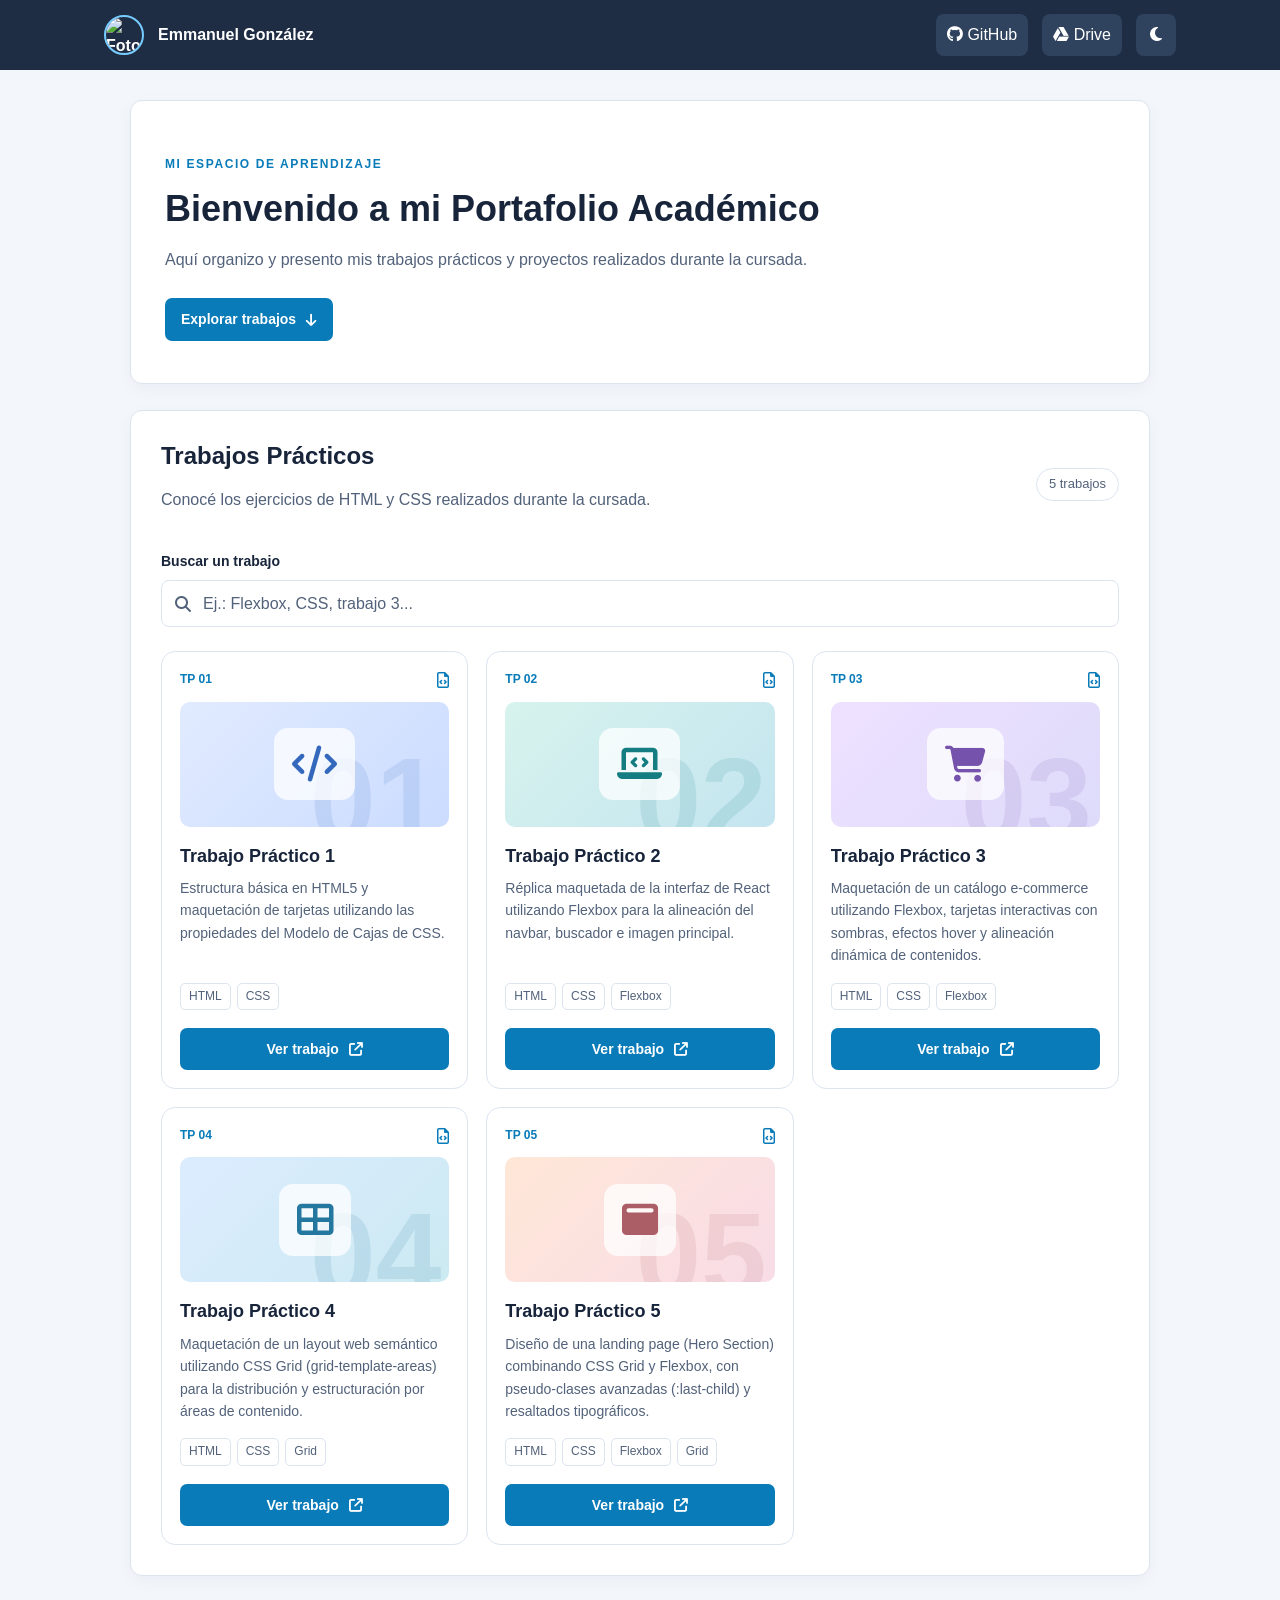
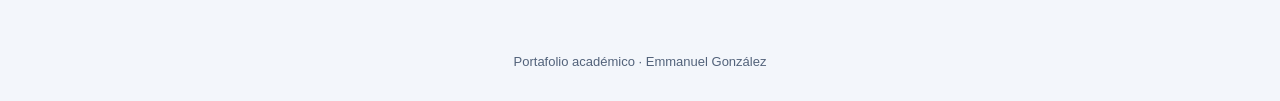
==== index.html @ 0a5094b9 "Versión 2: rediseño con HTML, CSS y JavaScript" ====
<!DOCTYPE html>
<html lang="es" data-theme="light">
  <head>
    <meta charset="UTF-8">
    <meta name="viewport" content="width=device-width, initial-scale=1.0">
    <meta name="description" content="Trabajos prácticos de desarrollo web de Emmanuel González">
    <title>Portafolio Académico | Emmanuel González</title>

    <!-- Estilos e iconos -->
    <link rel="stylesheet" href="styles.css">
    <link rel="stylesheet" href="https://cdnjs.cloudflare.com/ajax/libs/font-awesome/6.4.0/css/all.min.css">
    <script src="script.js" defer></script>
  </head>
  <body>
    <!-- Encabezado: nombre, enlaces y cambio de tema -->
    <header class="header">
      <nav class="navbar" aria-label="Navegación principal">
        <div class="brand">
          <img src="https://github.com/EmmanuelGnzlz.png" alt="Foto de perfil de Emmanuel González" class="profile-img">
          <span>Emmanuel González</span>
        </div>

        <div class="nav-links">
          <a href="https://github.com/EmmanuelGnzlz/portafolio-academico" target="_blank" rel="noopener noreferrer"><i class="fa-brands fa-github" aria-hidden="true"></i> GitHub</a>
          <a href="https://drive.google.com/drive/u/0/folders/1qz4npk7A2v4CURZFXsWLWlvi2gFZ5w-7" target="_blank" rel="noopener noreferrer"><i class="fa-brands fa-google-drive" aria-hidden="true"></i> Drive</a>
          <button id="theme-button" type="button" aria-label="Activar modo oscuro" title="Cambiar tema">
            <i class="fa-solid fa-moon" aria-hidden="true"></i>
          </button>
        </div>
      </nav>
    </header>

    <!-- Contenido principal -->
    <main class="container">
      <section class="section welcome">
        <p class="subtitle">MI ESPACIO DE APRENDIZAJE</p>
        <h1>Bienvenido a mi Portafolio Académico</h1>
        <p>Aquí organizo y presento mis trabajos prácticos y proyectos realizados durante la cursada.</p>
        <a class="button button-main" href="#trabajos">Explorar trabajos <i class="fa-solid fa-arrow-down" aria-hidden="true"></i></a>
      </section>

      <!-- Listado de trabajos: el buscador funciona con JavaScript -->
      <section class="section" id="trabajos">
        <div class="section-header">
          <div>
            <h2>Trabajos Prácticos</h2>
            <p>Conocé los ejercicios de HTML y CSS realizados durante la cursada.</p>
          </div>
          <span class="project-count">5 trabajos</span>
        </div>

        <label class="search-label" for="search">Buscar un trabajo</label>
        <div class="search-box">
          <i class="fa-solid fa-magnifying-glass" aria-hidden="true"></i>
          <input type="search" id="search" placeholder="Ej.: Flexbox, CSS, trabajo 3...">
        </div>

        <!-- Tarjetas organizadas con CSS Grid -->
        <div class="grid-projects" id="project-list">
          <!-- Trabajo práctico 1 -->
          <article class="card" data-title="Trabajo Práctico 1" data-tags="html css">
            <div class="card-top">
              <span class="card-number">TP 01</span>
              <i class="fa-regular fa-file-code" aria-hidden="true"></i>
            </div>
            <!-- Vista decorativa: solo HTML y CSS, sin imágenes externas -->
            <div class="card-visual visual-1" aria-hidden="true">
              <span class="visual-number">01</span>
              <i class="fa-solid fa-code"></i>
            </div>
            <h3>Trabajo Práctico 1</h3>
            <p>Estructura básica en HTML5 y maquetación de tarjetas utilizando las propiedades del Modelo de Cajas de CSS.</p>
            <div class="tags"><span>HTML</span><span>CSS</span></div>
            <a class="button button-card" href="tps/trabajo-practico-1/" target="_blank" rel="noopener noreferrer">
              Ver trabajo <i class="fa-solid fa-arrow-up-right-from-square" aria-hidden="true"></i>
            </a>
          </article>
          <!-- Trabajo práctico 2 -->
          <article class="card" data-title="Trabajo Práctico 2" data-tags="html css flexbox">
            <div class="card-top">
              <span class="card-number">TP 02</span>
              <i class="fa-regular fa-file-code" aria-hidden="true"></i>
            </div>
            <!-- Vista decorativa: solo HTML y CSS, sin imágenes externas -->
            <div class="card-visual visual-2" aria-hidden="true">
              <span class="visual-number">02</span>
              <i class="fa-solid fa-laptop-code"></i>
            </div>
            <h3>Trabajo Práctico 2</h3>
            <p>Réplica maquetada de la interfaz de React utilizando Flexbox para la alineación del navbar, buscador e imagen principal.</p>
            <div class="tags"><span>HTML</span><span>CSS</span><span>Flexbox</span></div>
            <a class="button button-card" href="tps/trabajo-practico-2/" target="_blank" rel="noopener noreferrer">
              Ver trabajo <i class="fa-solid fa-arrow-up-right-from-square" aria-hidden="true"></i>
            </a>
          </article>
          <!-- Trabajo práctico 3 -->
          <article class="card" data-title="Trabajo Práctico 3" data-tags="html css flexbox">
            <div class="card-top">
              <span class="card-number">TP 03</span>
              <i class="fa-regular fa-file-code" aria-hidden="true"></i>
            </div>
            <!-- Vista decorativa: solo HTML y CSS, sin imágenes externas -->
            <div class="card-visual visual-3" aria-hidden="true">
              <span class="visual-number">03</span>
              <i class="fa-solid fa-cart-shopping"></i>
            </div>
            <h3>Trabajo Práctico 3</h3>
            <p>Maquetación de un catálogo e-commerce utilizando Flexbox, tarjetas interactivas con sombras, efectos hover y alineación dinámica de contenidos.</p>
            <div class="tags"><span>HTML</span><span>CSS</span><span>Flexbox</span></div>
            <a class="button button-card" href="tps/trabajo-practico-3/" target="_blank" rel="noopener noreferrer">
              Ver trabajo <i class="fa-solid fa-arrow-up-right-from-square" aria-hidden="true"></i>
            </a>
          </article>
          <!-- Trabajo práctico 4 -->
          <article class="card" data-title="Trabajo Práctico 4" data-tags="html css grid">
            <div class="card-top">
              <span class="card-number">TP 04</span>
              <i class="fa-regular fa-file-code" aria-hidden="true"></i>
            </div>
            <!-- Vista decorativa: solo HTML y CSS, sin imágenes externas -->
            <div class="card-visual visual-4" aria-hidden="true">
              <span class="visual-number">04</span>
              <i class="fa-solid fa-table-cells-large"></i>
            </div>
            <h3>Trabajo Práctico 4</h3>
            <p>Maquetación de un layout web semántico utilizando CSS Grid (grid-template-areas) para la distribución y estructuración por áreas de contenido.</p>
            <div class="tags"><span>HTML</span><span>CSS</span><span>Grid</span></div>
            <a class="button button-card" href="tps/trabajo-practico-4/" target="_blank" rel="noopener noreferrer">
              Ver trabajo <i class="fa-solid fa-arrow-up-right-from-square" aria-hidden="true"></i>
            </a>
          </article>
          <!-- Trabajo práctico 5 -->
          <article class="card" data-title="Trabajo Práctico 5" data-tags="html css flexbox grid">
            <div class="card-top">
              <span class="card-number">TP 05</span>
              <i class="fa-regular fa-file-code" aria-hidden="true"></i>
            </div>
            <!-- Vista decorativa: solo HTML y CSS, sin imágenes externas -->
            <div class="card-visual visual-5" aria-hidden="true">
              <span class="visual-number">05</span>
              <i class="fa-solid fa-window-maximize"></i>
            </div>
            <h3>Trabajo Práctico 5</h3>
            <p>Diseño de una landing page (Hero Section) combinando CSS Grid y Flexbox, con pseudo-clases avanzadas (:last-child) y resaltados tipográficos.</p>
            <div class="tags"><span>HTML</span><span>CSS</span><span>Flexbox</span><span>Grid</span></div>
            <a class="button button-card" href="tps/trabajo-practico-5/" target="_blank" rel="noopener noreferrer">
              Ver trabajo <i class="fa-solid fa-arrow-up-right-from-square" aria-hidden="true"></i>
            </a>
          </article>
        </div>
        <p id="empty-message" class="empty-message" hidden>No se encontraron trabajos con esa búsqueda.</p>
      </section>
    </main>

    <footer class="footer">Portafolio académico · Emmanuel González</footer>
  </body>
</html>
---- styles.css ----
/* ============================================================
   PORTAFOLIO ACADÉMICO - VERSIÓN MEJORADA
   1. Colores y tema
   2. Elementos generales
   3. Encabezado
   4. Bienvenida
   5. Trabajos prácticos
   6. Adaptación a celulares
   ============================================================ */

/* 1. Colores: cambiamos las variables para el tema oscuro. */
:root {
  --background: #f3f6fb;
  --surface: #ffffff;
  --text: #17243a;
  --muted: #52627a;
  --border: #dce4f0;
  --primary: #087bb8;
  --primary-hover: #056497;
  --header: #1e2c44;
  --card-shadow: rgba(21, 44, 81, 0.12);
}

html[data-theme="dark"] {
  --background: #111b2b;
  --surface: #1b2a3f;
  --text: #f1f6ff;
  --muted: #bac7db;
  --border: #344761;
  --primary: #38a8e5;
  --primary-hover: #5cbcf0;
  --header: #0c1625;
  --card-shadow: rgba(0, 0, 0, 0.3);
}

/* 2. Estilos generales */
* {
  box-sizing: border-box;
}

html {
  scroll-behavior: smooth;
}

body {
  margin: 0;
  font-family: Arial, Helvetica, sans-serif;
  line-height: 1.6;
  background: var(--background);
  color: var(--text);
}

a {
  color: inherit;
  text-decoration: none;
}

button, input {
  font: inherit;
}

button, a {
  -webkit-tap-highlight-color: transparent;
}

:focus-visible {
  outline: 3px solid var(--primary);
  outline-offset: 3px;
}

/* 3. Barra superior: Flexbox acomoda los elementos en una fila. */
.header {
  background: var(--header);
  color: #ffffff;
}

.navbar {
  max-width: 1120px;
  margin: auto;
  padding: 14px 24px;
  display: flex;
  align-items: center;
  justify-content: space-between;
  gap: 20px;
}

.brand, .nav-links {
  display: flex;
  align-items: center;
  gap: 14px;
}

.brand {
  font-weight: bold;
}

.profile-img {
  width: 40px;
  height: 40px;
  border-radius: 50%;
  border: 2px solid #77ccff;
}

.nav-links a, #theme-button {
  padding: 8px 11px;
  border-radius: 8px;
  background: #30435e;
  color: #ffffff;
}

.nav-links a:hover, #theme-button:hover {
  background: #405b80;
}

#theme-button {
  cursor: pointer;
  border: 0;
  width: 40px;
}

/* 4. Contenido y bienvenida */
.container {
  max-width: 1060px;
  padding: 30px 20px 50px;
  margin: auto;
}

.section {
  padding: 30px;
  margin-bottom: 26px;
  border: 1px solid var(--border);
  border-radius: 12px;
  background: var(--surface);
  box-shadow: 0 5px 18px rgba(12, 24, 45, 0.04);
}

.welcome {
  padding: 42px 34px;
}

.subtitle {
  font-size: 12px;
  font-weight: bold;
  letter-spacing: 1.6px;
  color: var(--primary);
}

h1, h2, h3 {
  margin-top: 0;
  line-height: 1.25;
}

h1 {
  font-size: clamp(26px, 4vw, 36px);
  margin-bottom: 12px;
}

h2 {
  font-size: 24px;
  margin-bottom: 8px;
}

.welcome > p:not(.subtitle), .section-header p {
  color: var(--muted);
}

.button {
  display: inline-flex;
  align-items: center;
  justify-content: center;
  gap: 10px;
  padding: 10px 16px;
  border-radius: 7px;
  background: var(--primary);
  color: #ffffff;
  font-weight: bold;
  font-size: 14px;
}

.button:hover {
  background: var(--primary-hover);
}

.button-main {
  margin-top: 10px;
}

/* 5. Trabajos: Grid distribuye las tarjetas en columnas. */
.section-header {
  display: flex;
  justify-content: space-between;
  align-items: center;
  gap: 16px;
  margin-bottom: 22px;
}

.project-count {
  white-space: nowrap;
  border: 1px solid var(--border);
  border-radius: 20px;
  padding: 5px 12px;
  color: var(--muted);
  font-size: 13px;
}

.search-label {
  display: block;
  font-weight: bold;
  margin-bottom: 7px;
  font-size: 14px;
}

.search-box {
  display: flex;
  align-items: center;
  gap: 10px;
  border: 1px solid var(--border);
  border-radius: 8px;
  padding: 9px 13px;
  margin-bottom: 24px;
  color: var(--muted);
}

.search-box:focus-within {
  border-color: var(--primary);
}

.search-box input {
  background: transparent;
  border: 0;
  outline: 0;
  width: 100%;
  color: var(--text);
}

.search-box input::placeholder {
  color: var(--muted);
}

.grid-projects {
  display: grid;
  grid-template-columns: repeat(3, minmax(0, 1fr));
  gap: 18px;
}

.card {
  display: flex;
  flex-direction: column;
  padding: 18px;
  border: 1px solid var(--border);
  border-radius: 14px;
  background: var(--surface);
  min-width: 0;
  transition: transform 0.2s, box-shadow 0.2s;
}

.card:hover {
  transform: translateY(-4px);
  box-shadow: 0 12px 24px var(--card-shadow);
}

.card-top {
  display: flex;
  align-items: center;
  justify-content: space-between;
  margin-bottom: 12px;
  color: var(--primary);
}

.card-number {
  font-size: 12px;
  font-weight: bold;
}

/* Imagen decorativa realizada solo con CSS e iconos.
   Cada trabajo tiene un color diferente; no requiere JavaScript. */
.card-visual {
  height: 125px;
  margin-bottom: 18px;
  border-radius: 10px;
  display: flex;
  justify-content: center;
  align-items: center;
  position: relative;
  overflow: hidden;
  background: linear-gradient(135deg, #e1ebff, #cbdcff);
  color: #3368bc;
}

.card-visual i {
  font-size: 36px;
  position: relative;
  z-index: 1;
  background: rgba(255, 255, 255, 0.75);
  border-radius: 14px;
  padding: 18px;
}

.visual-number {
  position: absolute;
  right: 8px;
  bottom: -32px;
  font-size: 118px;
  line-height: 1;
  font-weight: bold;
  opacity: 0.12;
}

.visual-2 {
  background: linear-gradient(135deg, #d7f3ed, #c4e5f0);
  color: #137d82;
}

.visual-3 {
  background: linear-gradient(135deg, #eee1ff, #dedbfa);
  color: #7553ac;
}

.visual-4 {
  background: linear-gradient(135deg, #dcecff, #cceaf2);
  color: #24779e;
}

.visual-5 {
  background: linear-gradient(135deg, #ffe7d7, #f8dce7);
  color: #ac5e67;
}

.card h3 {
  font-size: 18px;
  margin-bottom: 10px;
}

.card p {
  color: var(--muted);
  font-size: 14px;
  margin: 0 0 16px;
}

.tags {
  display: flex;
  flex-wrap: wrap;
  gap: 6px;
  margin-top: auto;
  margin-bottom: 18px;
}

.tags span {
  border: 1px solid var(--border);
  border-radius: 5px;
  padding: 3px 8px;
  font-size: 12px;
  color: var(--muted);
}

.button-card {
  width: 100%;
}

.empty-message {
  text-align: center;
  padding: 25px 10px;
  color: var(--muted);
}

.empty-message[hidden] {
  display: none;
}

.footer {
  text-align: center;
  color: var(--muted);
  padding: 0 20px 28px;
  font-size: 13px;
}

/* 6. En pantallas pequeñas pasamos de 3 columnas a 2 y luego a 1. */
@media (max-width: 800px) {
  .grid-projects {
    grid-template-columns: repeat(2, minmax(0, 1fr));
  }
}

@media (max-width: 560px) {
  .navbar, .section-header {
    align-items: flex-start;
    flex-direction: column;
  }

  .nav-links {
    flex-wrap: wrap;
  }

  .section {
    padding: 22px;
  }

  .grid-projects {
    grid-template-columns: 1fr;
  }
}

@media (prefers-reduced-motion: reduce) {
  html { scroll-behavior: auto; }
  .card { transition: none; }
}

/* JavaScript oculta las tarjetas que no coinciden. */
.card[hidden] {
  display: none;
}
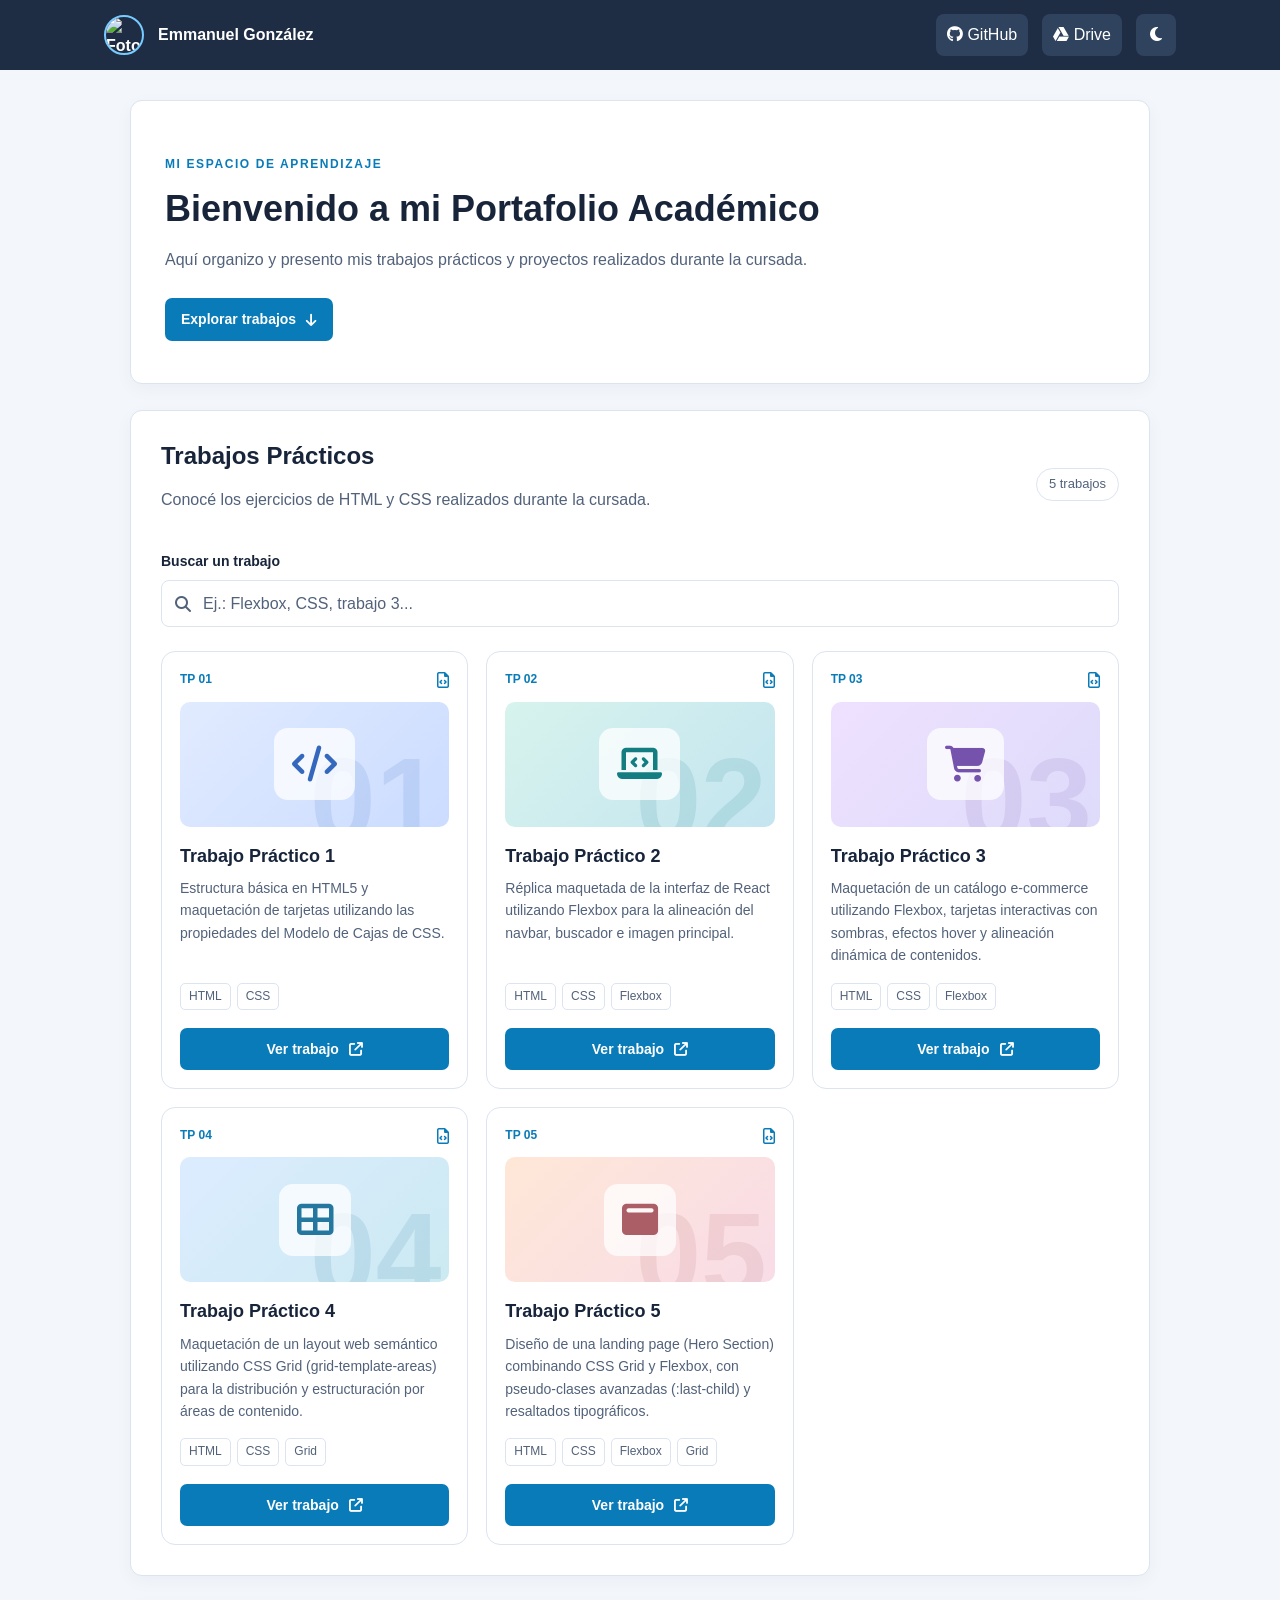
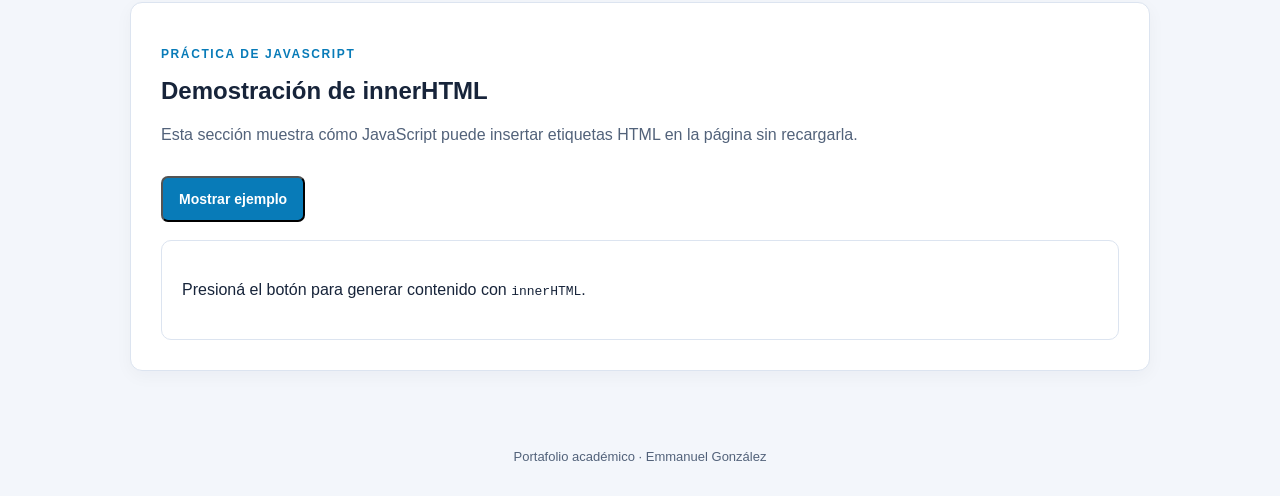
==== commit 4d839e29: "Agregar demostración interactiva de innerHTML" ====
--- a/index.html
+++ b/index.html
@@ -150,6 +150,17 @@
         </div>
         <p id="empty-message" class="empty-message" hidden>No se encontraron trabajos con esa búsqueda.</p>
       </section>
+
+      <!-- Apartado especial para la consigna: demostración de innerHTML -->
+      <section class="section innerhtml-section" id="demostracion-innerhtml">
+        <p class="subtitle">PRÁCTICA DE JAVASCRIPT</p>
+        <h2>Demostración de innerHTML</h2>
+        <p>Esta sección muestra cómo JavaScript puede insertar etiquetas HTML en la página sin recargarla.</p>
+        <button id="demo-button" class="button button-main" type="button">Mostrar ejemplo</button>
+        <div id="demo-result" class="demo-result" aria-live="polite">
+          <p>Presioná el botón para generar contenido con <code>innerHTML</code>.</p>
+        </div>
+      </section>
     </main>
 
     <footer class="footer">Portafolio académico · Emmanuel González</footer>
--- a/styles.css
+++ b/styles.css
@@ -1,5 +1,5 @@
 /* ============================================================
-   PORTAFOLIO ACADÉMICO - VERSIÓN MEJORADA
+   PORTAFOLIO ACADÉMICO - VERSIÓN INTERMEDIA
    1. Colores y tema
    2. Elementos generales
    3. Encabezado
@@ -409,3 +409,30 @@
 .card[hidden] {
   display: none;
 }
+
+/* 7. Apartado especial de innerHTML: mantiene el estilo de la V2. */
+.innerhtml-section h2 {
+  margin-bottom: 12px;
+}
+
+.innerhtml-section > p:not(.subtitle) {
+  color: var(--muted);
+  margin-bottom: 18px;
+}
+
+.demo-result {
+  margin-top: 18px;
+  padding: 20px;
+  border: 1px solid var(--border);
+  border-radius: 10px;
+  background: var(--surface);
+  color: var(--text);
+}
+
+.demo-result h3 {
+  margin-bottom: 10px;
+}
+
+.demo-result p + p {
+  margin-top: 8px;
+}
